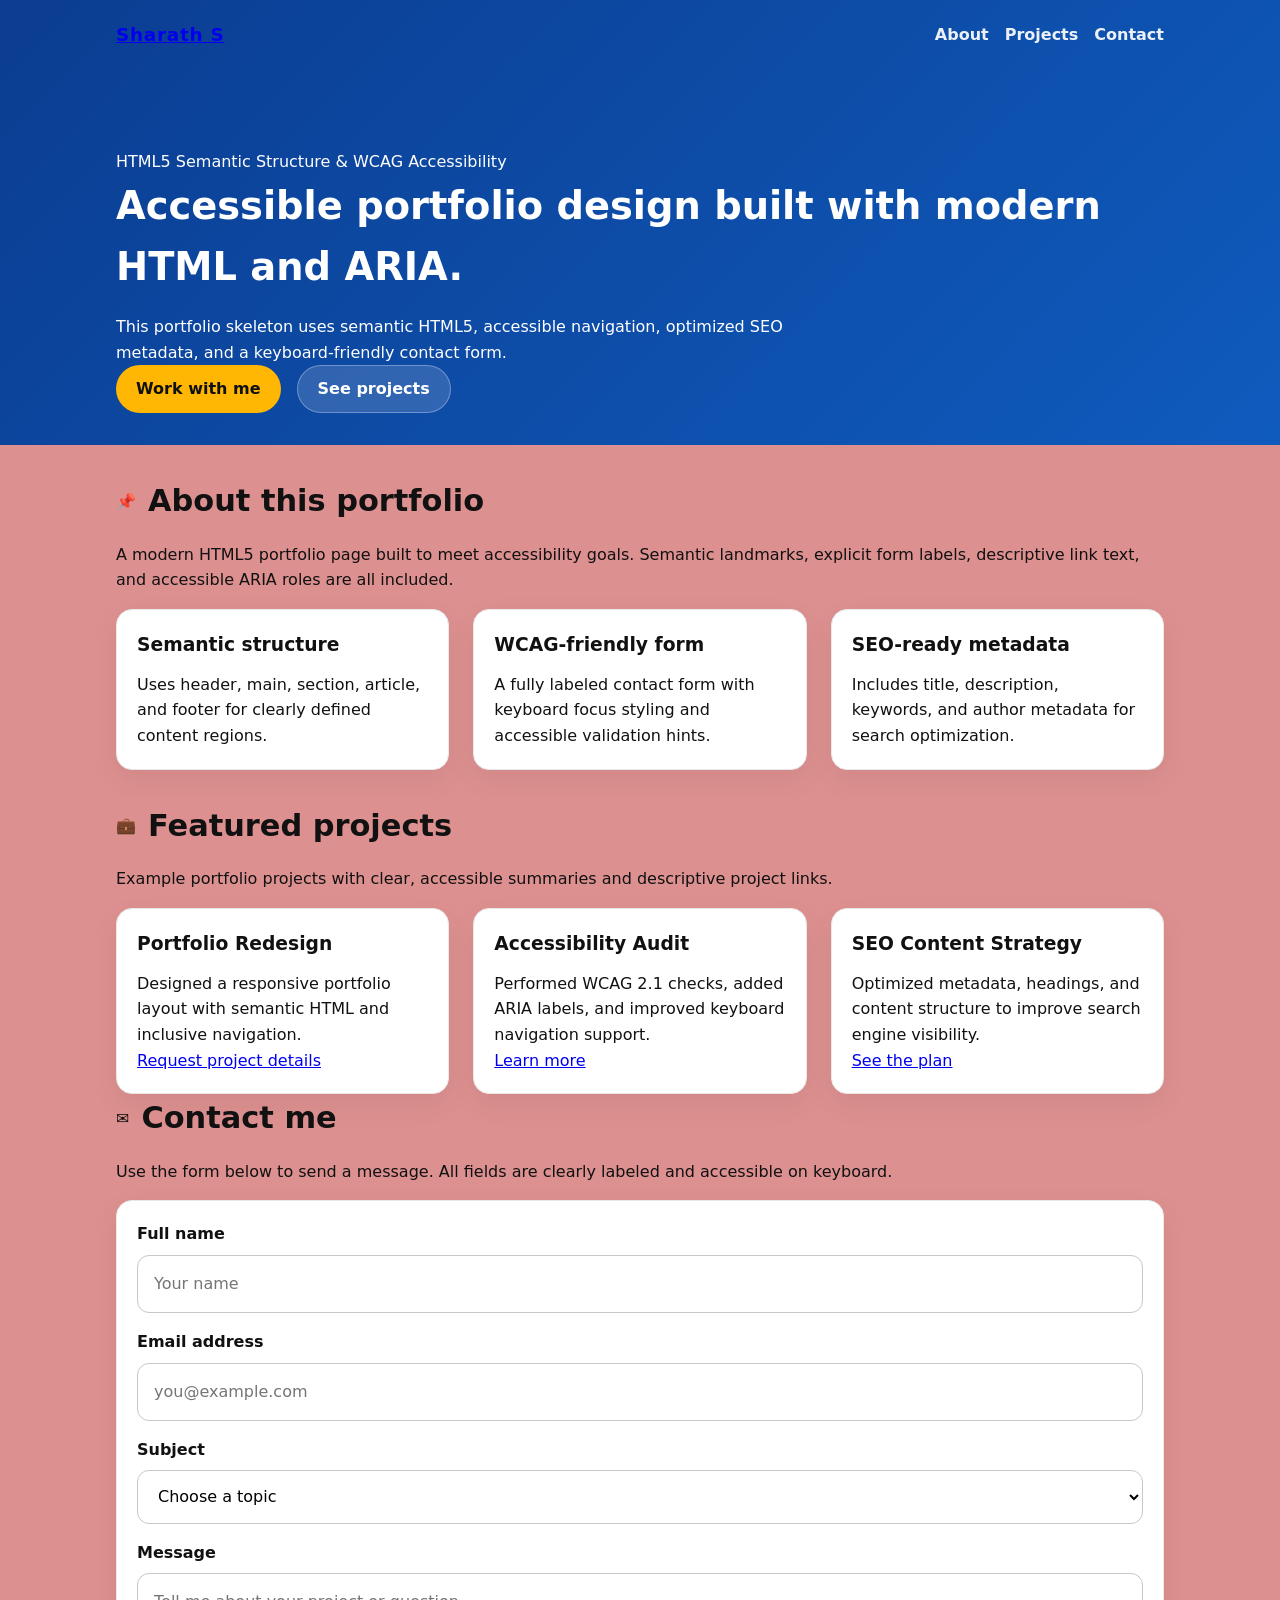
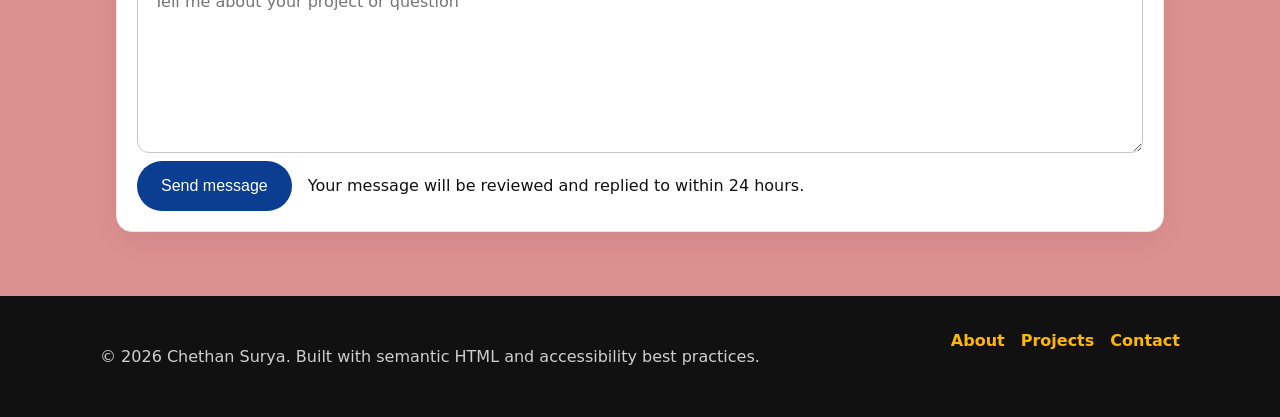
==== index.html @ 0d1f34a6 "first commit" ====
<!doctype html>
<html lang="en">
  <head>
    <meta charset="UTF-8" />
    <meta name="viewport" content="width=device-width, initial-scale=1.0" />
    <title>Accessible Portfolio | Sharath S</title>
    <meta
      name="description"
      content="A semantic, accessible portfolio website demonstrating HTML5 structure, WCAG best practices, and an SEO-friendly layout."
    />
    <meta
      name="keywords"
      content="portfolio, accessible website, HTML5, semantic HTML, web accessibility"
    />
    <meta name="author" content="Sharath S" />
    <link rel="icon" href="favicon.ico" />
    <link rel="stylesheet" href="style.css" />
  </head>
  <body>
    <a class="skip-link" href="#main-content">Skip to main content</a>

    <header role="banner">
      <div class="site-header">
        <a class="brand" href="index.html">Sharath S</a>
        <nav aria-label="Primary navigation">
          <ul>
            <li><a href="#about">About</a></li>
            <li><a href="#projects">Projects</a></li>
            <li><a href="#contact">Contact</a></li>
          </ul>
        </nav>
      </div>

      <section class="hero" aria-labelledby="hero-heading">
        <div>
          <p>HTML5 Semantic Structure &amp; WCAG Accessibility</p>
          <h1 id="hero-heading">
            Accessible portfolio design built with modern HTML and ARIA.
          </h1>
          <p>
            This portfolio skeleton uses semantic HTML5, accessible navigation,
            optimized SEO metadata, and a keyboard-friendly contact form.
          </p>
          <div class="hero-actions">
            <a class="button" href="#contact">Work with me</a>
            <a class="button-secondary" href="#projects">See projects</a>
          </div>
        </div>
      </section>
    </header>

    <main id="main-content">
      <section id="about" aria-labelledby="about-heading">
        <div class="section-heading">
          <span aria-hidden="true">📌</span>
          <h2 id="about-heading">About this portfolio</h2>
        </div>
        <p>
          A modern HTML5 portfolio page built to meet accessibility goals.
          Semantic landmarks, explicit form labels, descriptive link text, and
          accessible ARIA roles are all included.
        </p>
        <div class="grid feature-list" role="list">
          <article class="card" role="listitem">
            <h3>Semantic structure</h3>
            <p>
              Uses header, main, section, article, and footer for clearly
              defined content regions.
            </p>
          </article>
          <article class="card" role="listitem">
            <h3>WCAG-friendly form</h3>
            <p>
              A fully labeled contact form with keyboard focus styling and
              accessible validation hints.
            </p>
          </article>
          <article class="card" role="listitem">
            <h3>SEO-ready metadata</h3>
            <p>
              Includes title, description, keywords, and author metadata for
              search optimization.
            </p>
          </article>
        </div>
      </section>

      <section
        id="projects"
        aria-labelledby="projects-heading"
        class="projects"
      >
        <div class="section-heading">
          <span aria-hidden="true">💼</span>
          <h2 id="projects-heading">Featured projects</h2>
        </div>
        <p>
          Example portfolio projects with clear, accessible summaries and
          descriptive project links.
        </p>
        <div class="grid project-list">
          <article class="card">
            <h3>Portfolio Redesign</h3>
            <p>
              Designed a responsive portfolio layout with semantic HTML and
              inclusive navigation.
            </p>
            <p><a href="#contact">Request project details</a></p>
          </article>
          <article class="card">
            <h3>Accessibility Audit</h3>
            <p>
              Performed WCAG 2.1 checks, added ARIA labels, and improved
              keyboard navigation support.
            </p>
            <p><a href="#contact">Learn more</a></p>
          </article>
          <article class="card">
            <h3>SEO Content Strategy</h3>
            <p>
              Optimized metadata, headings, and content structure to improve
              search engine visibility.
            </p>
            <p><a href="#contact">See the plan</a></p>
          </article>
        </div>
      </section>

      <section id="contact" aria-labelledby="contact-heading">
        <div class="section-heading">
          <span aria-hidden="true">✉️</span>
          <h2 id="contact-heading">Contact me</h2>
        </div>
        <p>
          Use the form below to send a message. All fields are clearly labeled
          and accessible on keyboard.
        </p>
        <form action="#" method="post" class="card" novalidate>
          <div class="contact-grid">
            <div>
              <label for="full-name">Full name</label>
              <input
                type="text"
                id="full-name"
                name="name"
                required
                aria-required="true"
                placeholder="Your name"
              />
            </div>
            <div>
              <label for="email">Email address</label>
              <input
                type="email"
                id="email"
                name="email"
                required
                aria-required="true"
                placeholder="you@example.com"
              />
            </div>
            <div>
              <label for="subject">Subject</label>
              <select id="subject" name="subject" required aria-required="true">
                <option value="">Choose a topic</option>
                <option value="consultation">Consultation request</option>
                <option value="project">Project inquiry</option>
                <option value="other">Other question</option>
              </select>
            </div>
            <div>
              <label for="message">Message</label>
              <textarea
                id="message"
                name="message"
                required
                aria-required="true"
                placeholder="Tell me about your project or question"
              ></textarea>
            </div>
          </div>
          <div class="form-actions">
            <button type="submit">Send message</button>
            <p aria-live="polite">
              Your message will be reviewed and replied to within 24 hours.
            </p>
          </div>
        </form>
      </section>
    </main>

    <footer>
      <div class="footer-inner">
        <p>
          &copy; 2026 Chethan Surya. Built with semantic HTML and accessibility
          best practices.
        </p>
        <nav aria-label="Footer navigation">
          <ul>
            <li><a href="#about">About</a></li>
            <li><a href="#projects">Projects</a></li>
            <li><a href="#contact">Contact</a></li>
          </ul>
        </nav>
      </div>
    </footer>
    <script src="script.js"></script>
  </body>
</html>
---- style.css ----
:root {
  color-scheme: light;
  font-family: Inter, system-ui, -apple-system, BlinkMacSystemFont, "Segoe UI", sans-serif;
  line-height: 1.6;
  background: #dd9090;
  color: #111;
}

* {
  box-sizing: border-box;
}

body {
  margin: 0;
}

.skip-link {
  position: absolute;
  left: -999px;
  top: auto;
  width: 1px;
  height: 1px;
  overflow: hidden;
}

.skip-link:focus,
.skip-link:hover {
  left: 1rem;
  top: 1rem;
  width: auto;
  height: auto;
  padding: 0.75rem 1rem;
  background: #111;
  color: #fff;
  text-decoration: none;
  border-radius: 0.5rem;
  z-index: 1000;
}

header {
  background: linear-gradient(135deg, #0b3d91, #0f5bbd);
  color: #fff;
}

.site-header {
  max-width: 1080px;
  margin: 0 auto;
  padding: 1.25rem 1rem;
  display: flex;
  align-items: center;
  justify-content: space-between;
  gap: 1rem;
}

.brand {
  font-size: 1.15rem;
  font-weight: 700;
  letter-spacing: 0.04em;
}

nav ul {
  margin: 0;
  padding: 0;
  list-style: none;
  display: flex;
  gap: 1rem;
  flex-wrap: wrap;
}

nav a {
  color: rgba(255, 255, 255, 0.92);
  text-decoration: none;
  font-weight: 600;
}

nav a:focus-visible,
nav a:hover {
  outline: 3px solid #fff;
  outline-offset: 3px;
}

.hero {
  padding: 4rem 1rem 2rem;
  display: grid;
  gap: 2rem;
  max-width: 1080px;
  margin: 0 auto;
}

.hero h1 {
  font-size: clamp(2.25rem, 3vw, 4rem);
  margin: 0;
}

.hero p {
  max-width: 42rem;
  margin: 1rem 0 0;
}

.hero-actions {
  display: flex;
  flex-wrap: wrap;
  gap: 1rem;
}

.button,
.button-secondary {
  display: inline-flex;
  align-items: center;
  justify-content: center;
  min-height: 3rem;
  padding: 0 1.25rem;
  border-radius: 999px;
  text-decoration: none;
  font-weight: 700;
}

.button {
  background: #ffb703;
  color: #111;
}

.button-secondary {
  background: rgba(255, 255, 255, 0.15);
  color: #fff;
  border: 1px solid rgba(255, 255, 255, 0.3);
}

main {
  max-width: 1080px;
  margin: 0 auto;
  padding: 2rem 1rem 4rem;
}

.section-heading {
  display: flex;
  align-items: center;
  gap: 0.75rem;
  margin-bottom: 1rem;
}

.section-heading h2 {
  margin: 0;
  font-size: 1.9rem;
}

.grid {
  display: grid;
  gap: 1.5rem;
}

.project-list,
.feature-list {
  grid-template-columns: repeat(auto-fit, minmax(240px, 1fr));
}

.card,
.profile-card {
  padding: 1.25rem;
  border-radius: 1rem;
  background: #fff;
  box-shadow: 0 10px 30px rgba(0, 0, 0, 0.06);
  border: 1px solid #e8e8e8;
}

.card h3,
.profile-card h3 {
  margin: 0 0 0.75rem;
}

.card p,
.profile-card p {
  margin: 0;
}

.projects {
  margin-top: 2rem;
}

.contact-grid {
  display: grid;
  gap: 1rem;
}

label {
  display: block;
  margin-bottom: 0.5rem;
  font-weight: 700;
}

input,
textarea,
select {
  width: 100%;
  padding: 0.95rem 1rem;
  border: 1px solid #c8c8c8;
  border-radius: 0.75rem;
  background: #fff;
  font: inherit;
}

input:focus,
textarea:focus,
select:focus {
  outline: 3px solid #0f5bbd;
  outline-offset: 2px;
}

textarea {
  min-height: 180px;
  resize: vertical;
}

.form-actions {
  display: flex;
  gap: 1rem;
  flex-wrap: wrap;
  align-items: center;
}

button[type="submit"] {
  background: #0b3d91;
  color: #fff;
  border: none;
  padding: 1rem 1.5rem;
  border-radius: 999px;
  font-size: 1rem;
  cursor: pointer;
}

button[type="submit"]:focus-visible,
button[type="submit"]:hover {
  outline: 3px solid #ffc300;
}

footer {
  background: #111;
  color: #cfcfcf;
  padding: 2rem 1rem;
}

footer .footer-inner {
  max-width: 1080px;
  margin: 0 auto;
  display: flex;
  flex-wrap: wrap;
  gap: 1rem;
  justify-content: space-between;
}

footer a {
  color: #ffb703;
}

@media (max-width: 700px) {
  .site-header {
    flex-direction: column;
    align-items: flex-start;
  }
}
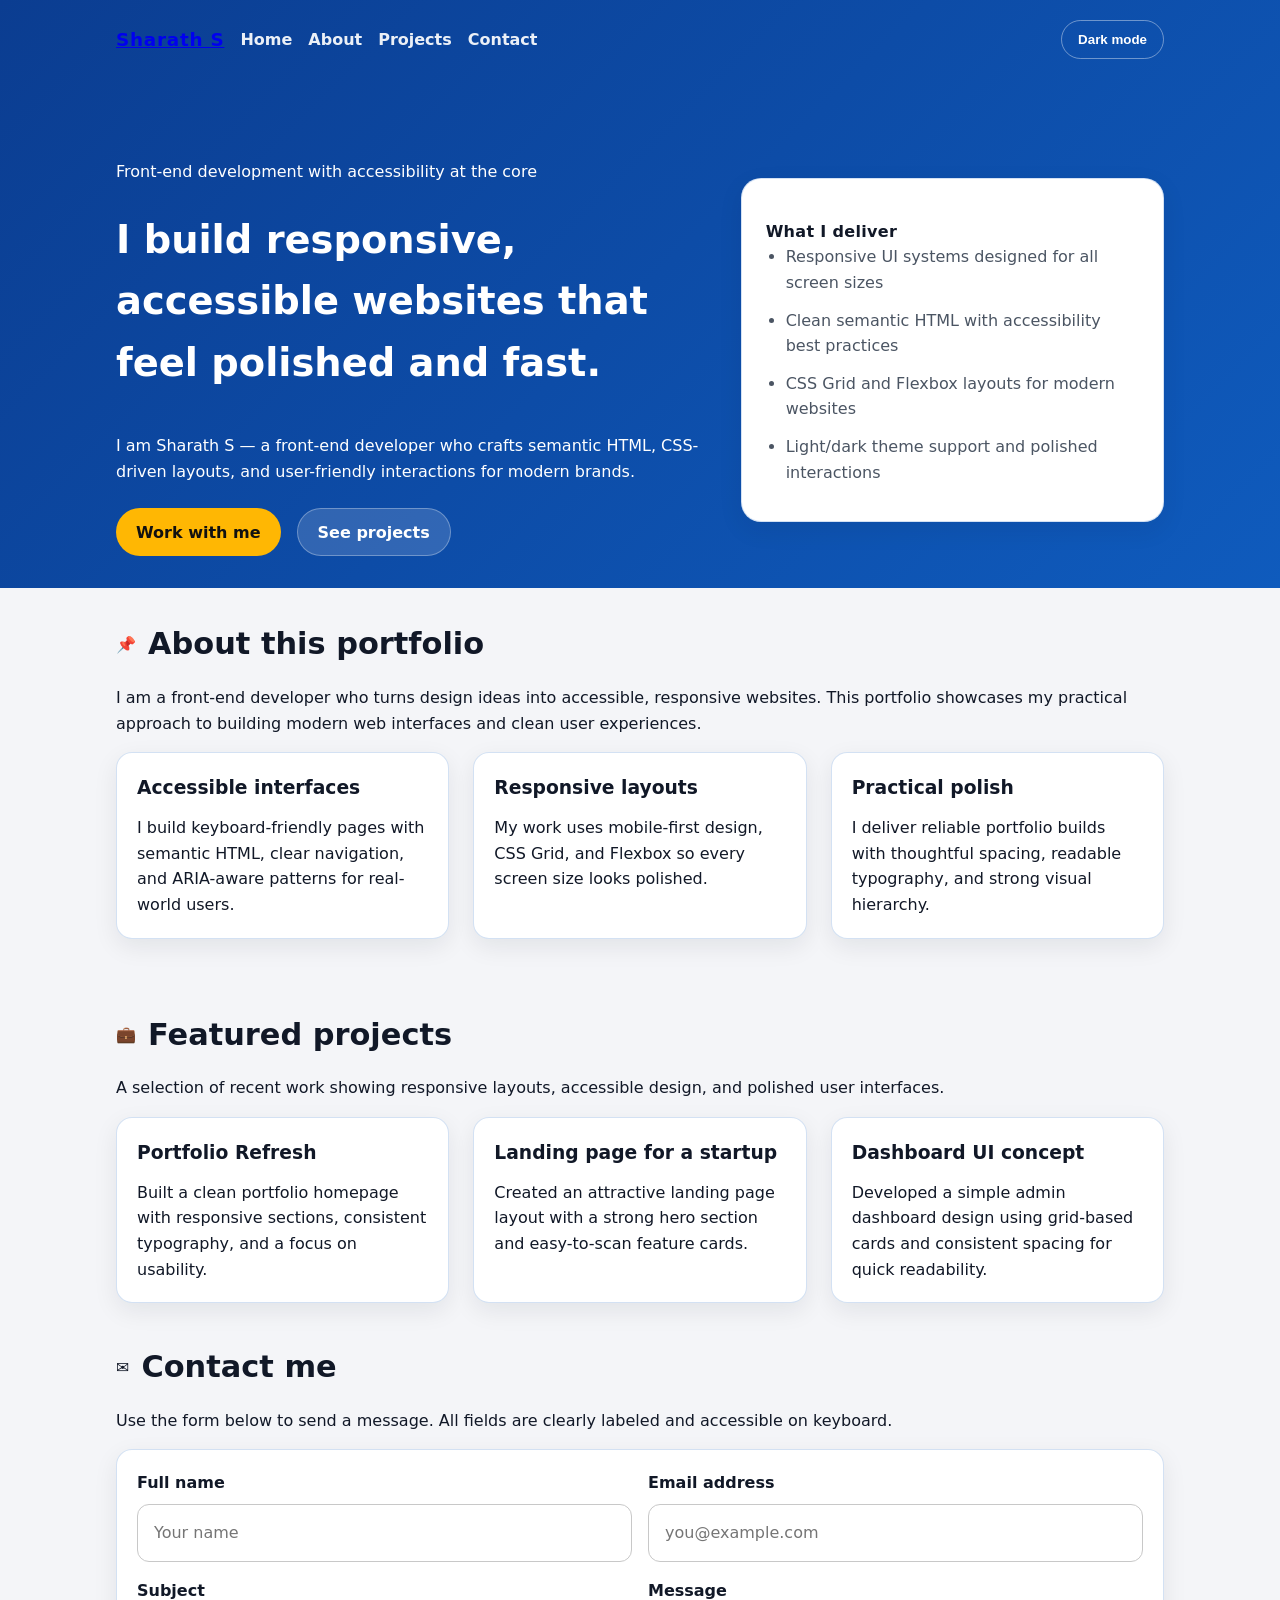
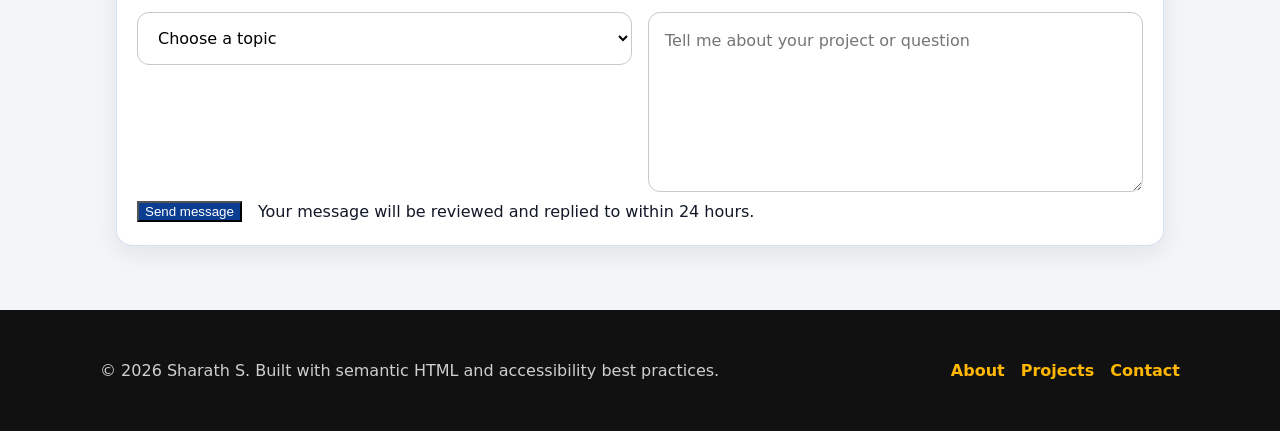
==== commit 554f859e: "Update portfolio with personal details, responsive multi-page layout, and theme toggle" ====
--- a/index.html
+++ b/index.html
@@ -3,20 +3,20 @@
   <head>
     <meta charset="UTF-8" />
     <meta name="viewport" content="width=device-width, initial-scale=1.0" />
-    <title>Accessible Portfolio | Sharath S</title>
+    <title>Sharath S | Front-End Portfolio</title>
     <meta
       name="description"
-      content="A semantic, accessible portfolio website demonstrating HTML5 structure, WCAG best practices, and an SEO-friendly layout."
+      content="Sharath S is a front-end developer creating accessible, responsive websites with semantic HTML and modern CSS."
     />
     <meta
       name="keywords"
-      content="portfolio, accessible website, HTML5, semantic HTML, web accessibility"
+      content="Sharath S, front-end developer, portfolio, responsive web design, accessibility"
     />
     <meta name="author" content="Sharath S" />
     <link rel="icon" href="favicon.ico" />
     <link rel="stylesheet" href="style.css" />
   </head>
-  <body>
+  <body data-theme="light">
     <a class="skip-link" href="#main-content">Skip to main content</a>
 
     <header role="banner">
@@ -24,28 +24,47 @@
         <a class="brand" href="index.html">Sharath S</a>
         <nav aria-label="Primary navigation">
           <ul>
-            <li><a href="#about">About</a></li>
-            <li><a href="#projects">Projects</a></li>
-            <li><a href="#contact">Contact</a></li>
+            <li><a href="index.html">Home</a></li>
+            <li><a href="about.html">About</a></li>
+            <li><a href="projects.html">Projects</a></li>
+            <li><a href="contact.html">Contact</a></li>
           </ul>
         </nav>
+        <button
+          class="theme-toggle"
+          id="theme-toggle"
+          type="button"
+          aria-pressed="false"
+        >
+          Dark mode
+        </button>
       </div>
 
-      <section class="hero" aria-labelledby="hero-heading">
-        <div>
-          <p>HTML5 Semantic Structure &amp; WCAG Accessibility</p>
+      <section class="hero hero-grid" aria-labelledby="hero-heading">
+        <div class="hero-content">
+          <p>Front-end development with accessibility at the core</p>
           <h1 id="hero-heading">
-            Accessible portfolio design built with modern HTML and ARIA.
+            I build responsive, accessible websites that feel polished and fast.
           </h1>
           <p>
-            This portfolio skeleton uses semantic HTML5, accessible navigation,
-            optimized SEO metadata, and a keyboard-friendly contact form.
+            I am Sharath S — a front-end developer who crafts semantic HTML,
+            CSS-driven layouts, and user-friendly interactions for modern
+            brands.
           </p>
           <div class="hero-actions">
-            <a class="button" href="#contact">Work with me</a>
-            <a class="button-secondary" href="#projects">See projects</a>
+            <a class="button" href="contact.html#contact">Work with me</a>
+            <a class="button-secondary" href="projects.html">See projects</a>
           </div>
         </div>
+        <aside class="hero-panel" aria-label="Portfolio highlights">
+          <p>What I deliver</p>
+          <ul>
+            <li>Responsive UI systems designed for all screen sizes</li>
+            <li>Clean semantic HTML with accessibility best practices</li>
+            <li>CSS Grid and Flexbox layouts for modern websites</li>
+            <li>Light/dark theme support and polished interactions</li>
+          </ul>
+        </aside>
       </section>
     </header>
 
@@ -56,30 +75,30 @@
           <h2 id="about-heading">About this portfolio</h2>
         </div>
         <p>
-          A modern HTML5 portfolio page built to meet accessibility goals.
-          Semantic landmarks, explicit form labels, descriptive link text, and
-          accessible ARIA roles are all included.
+          I am a front-end developer who turns design ideas into accessible,
+          responsive websites. This portfolio showcases my practical approach to
+          building modern web interfaces and clean user experiences.
         </p>
         <div class="grid feature-list" role="list">
           <article class="card" role="listitem">
-            <h3>Semantic structure</h3>
-            <p>
-              Uses header, main, section, article, and footer for clearly
-              defined content regions.
+            <h3>Accessible interfaces</h3>
+            <p>
+              I build keyboard-friendly pages with semantic HTML, clear
+              navigation, and ARIA-aware patterns for real-world users.
             </p>
           </article>
           <article class="card" role="listitem">
-            <h3>WCAG-friendly form</h3>
-            <p>
-              A fully labeled contact form with keyboard focus styling and
-              accessible validation hints.
+            <h3>Responsive layouts</h3>
+            <p>
+              My work uses mobile-first design, CSS Grid, and Flexbox so every
+              screen size looks polished.
             </p>
           </article>
           <article class="card" role="listitem">
-            <h3>SEO-ready metadata</h3>
-            <p>
-              Includes title, description, keywords, and author metadata for
-              search optimization.
+            <h3>Practical polish</h3>
+            <p>
+              I deliver reliable portfolio builds with thoughtful spacing,
+              readable typography, and strong visual hierarchy.
             </p>
           </article>
         </div>
@@ -95,33 +114,30 @@
           <h2 id="projects-heading">Featured projects</h2>
         </div>
         <p>
-          Example portfolio projects with clear, accessible summaries and
-          descriptive project links.
+          A selection of recent work showing responsive layouts, accessible
+          design, and polished user interfaces.
         </p>
         <div class="grid project-list">
           <article class="card">
-            <h3>Portfolio Redesign</h3>
-            <p>
-              Designed a responsive portfolio layout with semantic HTML and
-              inclusive navigation.
-            </p>
-            <p><a href="#contact">Request project details</a></p>
+            <h3>Portfolio Refresh</h3>
+            <p>
+              Built a clean portfolio homepage with responsive sections,
+              consistent typography, and a focus on usability.
+            </p>
           </article>
           <article class="card">
-            <h3>Accessibility Audit</h3>
-            <p>
-              Performed WCAG 2.1 checks, added ARIA labels, and improved
-              keyboard navigation support.
-            </p>
-            <p><a href="#contact">Learn more</a></p>
+            <h3>Landing page for a startup</h3>
+            <p>
+              Created an attractive landing page layout with a strong hero
+              section and easy-to-scan feature cards.
+            </p>
           </article>
           <article class="card">
-            <h3>SEO Content Strategy</h3>
-            <p>
-              Optimized metadata, headings, and content structure to improve
-              search engine visibility.
-            </p>
-            <p><a href="#contact">See the plan</a></p>
+            <h3>Dashboard UI concept</h3>
+            <p>
+              Developed a simple admin dashboard design using grid-based cards
+              and consistent spacing for quick readability.
+            </p>
           </article>
         </div>
       </section>
@@ -192,14 +208,14 @@
     <footer>
       <div class="footer-inner">
         <p>
-          &copy; 2026 Chethan Surya. Built with semantic HTML and accessibility
-          best practices.
+          &copy; 2026 Sharath S. Built with semantic HTML and accessibility best
+          practices.
         </p>
         <nav aria-label="Footer navigation">
           <ul>
-            <li><a href="#about">About</a></li>
-            <li><a href="#projects">Projects</a></li>
-            <li><a href="#contact">Contact</a></li>
+            <li><a href="about.html">About</a></li>
+            <li><a href="projects.html">Projects</a></li>
+            <li><a href="contact.html">Contact</a></li>
           </ul>
         </nav>
       </div>
--- a/style.css
+++ b/style.css
@@ -1,17 +1,84 @@
 :root {
+  --bg: #f4f5f8;
+  --surface: #ffffff;
+  --surface-strong: #f8f8fb;
+  --text: #111827;
+  --mute: #4b5563;
+  --primary: #0b3d91;
+  --primary-dark: #0f5bbd;
+  --accent: #ffb703;
+  --border: rgba(15, 91, 189, 0.18);
+  --shadow: 0 16px 48px rgba(15, 91, 189, 0.12);
+  --shadow-soft: 0 8px 24px rgba(17, 24, 39, 0.08);
   color-scheme: light;
   font-family: Inter, system-ui, -apple-system, BlinkMacSystemFont, "Segoe UI", sans-serif;
   line-height: 1.6;
-  background: #dd9090;
-  color: #111;
+  background: var(--bg);
+  color: var(--text);
+}
+
+[data-theme="dark"] {
+  --bg: #0e1224;
+  --surface: #151b36;
+  --surface-strong: #202a48;
+  --text: #f8fafc;
+  --mute: #cbd5e1;
+  --primary: #74b9ff;
+  --primary-dark: #4d79d4;
+  --accent: #ffd166;
+  --border: rgba(255, 255, 255, 0.12);
+  --shadow: 0 16px 48px rgba(0, 0, 0, 0.45);
+  --shadow-soft: 0 8px 24px rgba(0, 0, 0, 0.24);
+  background: var(--bg);
+  color: var(--text);
 }
 
 * {
   box-sizing: border-box;
 }
 
+html {
+  scroll-behavior: smooth;
+}
+
 body {
   margin: 0;
+  min-height: 100vh;
+  background: var(--bg);
+  color: var(--text);
+  transition: background 0.35s ease, color 0.35s ease;
+}
+
+section,
+header,
+footer,
+.card,
+.hero-panel {
+  transition: background 0.35s ease, color 0.35s ease, border-color 0.35s ease, box-shadow 0.35s ease;
+}
+
+section {
+  animation: fadeInUp 0.65s ease both;
+}
+
+@keyframes fadeInUp {
+  from {
+    opacity: 0;
+    transform: translateY(18px);
+  }
+  to {
+    opacity: 1;
+    transform: translateY(0);
+  }
+}
+
+@media (prefers-reduced-motion: reduce) {
+  *,
+  *::before,
+  *::after {
+    animation: none !important;
+    transition: none !important;
+  }
 }
 
 .skip-link {
@@ -38,7 +105,7 @@
 }
 
 header {
-  background: linear-gradient(135deg, #0b3d91, #0f5bbd);
+  background: linear-gradient(135deg, var(--primary), var(--primary-dark));
   color: #fff;
 }
 
@@ -73,10 +140,31 @@
   font-weight: 600;
 }
 
+nav a[aria-current="page"] {
+  text-decoration: underline;
+}
+
 nav a:focus-visible,
 nav a:hover {
-  outline: 3px solid #fff;
+  outline: 3px solid rgba(255, 255, 255, 0.95);
   outline-offset: 3px;
+}
+
+.theme-toggle {
+  background: transparent;
+  border: 1px solid rgba(255, 255, 255, 0.4);
+  color: #fff;
+  padding: 0.7rem 1rem;
+  border-radius: 999px;
+  cursor: pointer;
+  font-weight: 700;
+  transition: background 0.2s ease, transform 0.2s ease;
+}
+
+.theme-toggle:hover,
+.theme-toggle:focus-visible {
+  background: rgba(255, 255, 255, 0.15);
+  transform: translateY(-1px);
 }
 
 .hero {
@@ -85,6 +173,47 @@
   gap: 2rem;
   max-width: 1080px;
   margin: 0 auto;
+}
+
+.hero-grid {
+  display: grid;
+  gap: 2rem;
+  align-items: center;
+}
+
+.hero-content {
+  display: grid;
+  gap: 1.5rem;
+}
+
+.hero-panel {
+  background: var(--surface-strong);
+  border: 1px solid var(--border);
+  border-radius: 1.25rem;
+  padding: 1.5rem;
+  box-shadow: var(--shadow-soft);
+}
+
+.hero-panel p {
+  margin: 0 0 1rem;
+  font-weight: 700;
+  letter-spacing: 0.02em;
+}
+
+.hero-panel ul {
+  margin: 0;
+  padding-left: 1.25rem;
+  list-style: disc;
+  color: var(--mute);
+}
+
+.hero-panel li {
+  margin-bottom: 0.75rem;
+}
+
+.hero h1 {
+  font-size: clamp(2.25rem, 3vw, 4rem);
+  margin: 0;
 }
 
 .hero h1 {
@@ -116,7 +245,7 @@
 }
 
 .button {
-  background: #ffb703;
+  background: var(--accent);
   color: #111;
 }
 
@@ -127,6 +256,8 @@
 }
 
 main {
+  display: grid;
+  gap: 2.5rem;
   max-width: 1080px;
   margin: 0 auto;
   padding: 2rem 1rem 4rem;
@@ -158,9 +289,9 @@
 .profile-card {
   padding: 1.25rem;
   border-radius: 1rem;
-  background: #fff;
-  box-shadow: 0 10px 30px rgba(0, 0, 0, 0.06);
-  border: 1px solid #e8e8e8;
+  background: var(--surface);
+  box-shadow: var(--shadow-soft);
+  border: 1px solid var(--border);
 }
 
 .card h3,
@@ -202,7 +333,7 @@
 input:focus,
 textarea:focus,
 select:focus {
-  outline: 3px solid #0f5bbd;
+  outline: 3px solid rgba(11, 61, 145, 0.75);
   outline-offset: 2px;
 }
 
@@ -218,20 +349,27 @@
   align-items: center;
 }
 
+.card,
+.profile-card,
+.hero-panel {
+  background: var(--surface);
+  color: var(--text);
+}
+
+.card {
+  border: 1px solid var(--border);
+}
+
 button[type="submit"] {
-  background: #0b3d91;
+  background: var(--primary);
   color: #fff;
-  border: none;
-  padding: 1rem 1.5rem;
-  border-radius: 999px;
-  font-size: 1rem;
-  cursor: pointer;
 }
 
 button[type="submit"]:focus-visible,
 button[type="submit"]:hover {
-  outline: 3px solid #ffc300;
-}
+  outline: 3px solid rgba(255, 209, 61, 0.8);
+}
+
 
 footer {
   background: #111;
@@ -246,10 +384,27 @@
   flex-wrap: wrap;
   gap: 1rem;
   justify-content: space-between;
+  align-items: center;
 }
 
 footer a {
-  color: #ffb703;
+  color: var(--accent);
+}
+
+@media (min-width: 900px) {
+  .hero-grid {
+    grid-template-columns: minmax(0, 1.4fr) minmax(260px, 1fr);
+  }
+
+  .site-header {
+    display: grid;
+    grid-template-columns: auto 1fr auto;
+    align-items: center;
+  }
+
+  .contact-grid {
+    grid-template-columns: repeat(2, minmax(260px, 1fr));
+  }
 }
 
 @media (max-width: 700px) {
